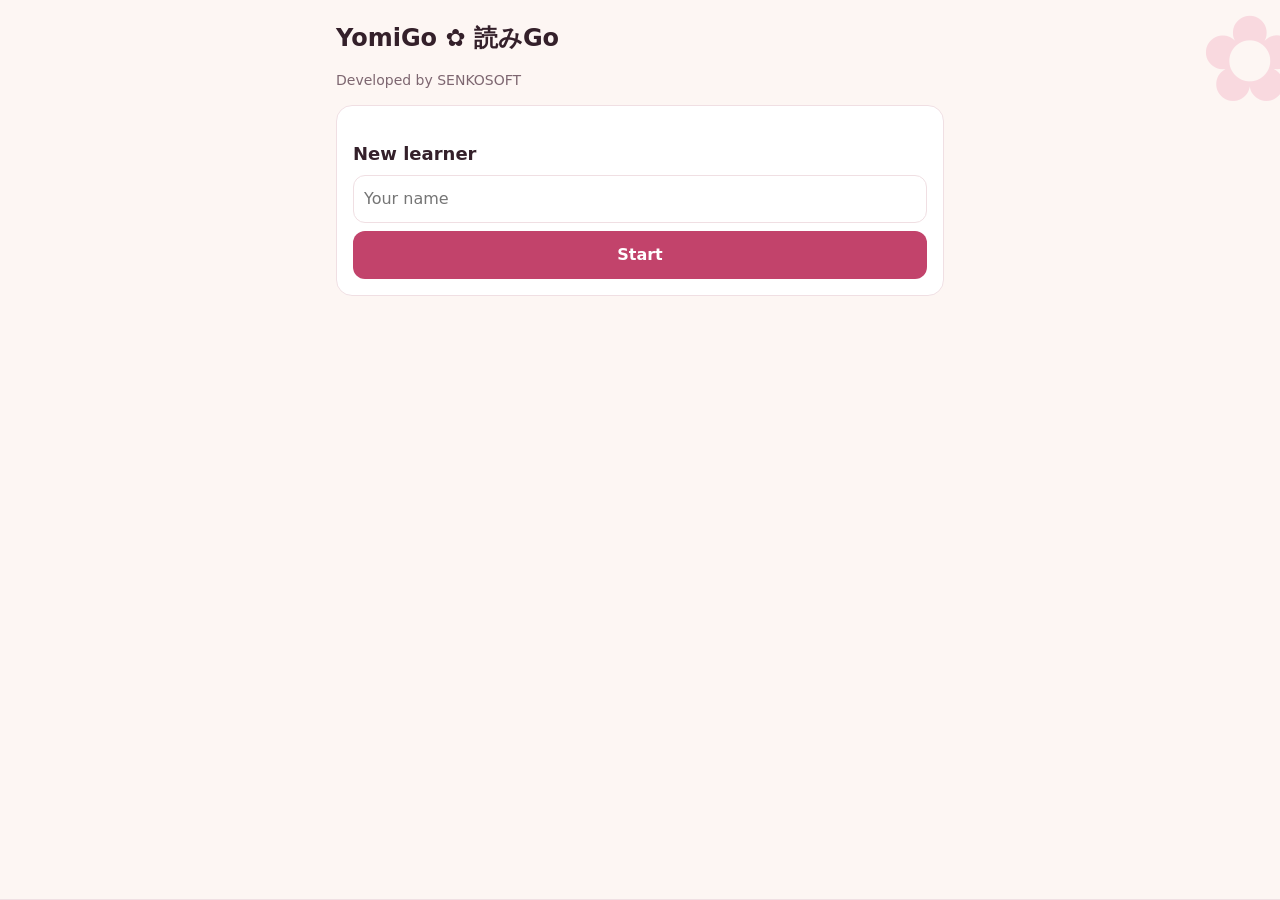
==== mobile/app/src/main/assets/www/index.html @ 2cb5eaa2 "Branding and a plain-language README; fix TV grammar layout and phone home header Co-Authored-By: Cl" ====
<!doctype html>
<html lang="en">
<head>
<meta charset="utf-8">
<meta name="viewport" content="width=device-width, initial-scale=1, viewport-fit=cover">
<title>YomiGo</title>
<style>
:root { --bg:#fdf6f3; --card:#fff; --ink:#34202a; --dim:#7d6670; --accent:#c2436b; --accent2:#f4b6c8; --good:#2e7d4f; --bad:#b3242c; --line:#f0dfe3; }
@media (prefers-color-scheme: dark) { :root { --bg:#1e1418; --card:#2b1e24; --ink:#f7ecef; --dim:#b9a2ab; --accent:#f08aa8; --accent2:#5d2c3d; --good:#7cd69a; --bad:#ff8a8a; --line:#402e36; } }
* { box-sizing:border-box; -webkit-tap-highlight-color:transparent; }
body { margin:0; background:var(--bg); color:var(--ink); font:16px/1.5 system-ui,"Noto Sans JP",sans-serif; padding-bottom:76px; }
main { max-width:640px; margin:auto; padding:16px; }
h1 { font-size:24px; margin:4px 0 12px; } h2 { font-size:18px; margin:18px 0 8px; }
.card { background:var(--card); border:1px solid var(--line); border-radius:16px; padding:16px; margin-bottom:12px; }
.dim { color:var(--dim); font-size:14px; } .acc { color:var(--accent); } .good { color:var(--good); } .bad { color:var(--bad); }
.big { font-size:36px; font-weight:600; line-height:1.25; overflow-wrap:anywhere; }
button { font:inherit; min-height:48px; padding:10px 16px; width:100%; border-radius:12px; border:1px solid var(--line); background:var(--card); color:var(--ink); margin-top:8px; }
button.main { background:var(--accent); color:#fff; border:0; font-weight:600; }
button.right { background:var(--good); color:#fff; } button.wrong { background:var(--bad); color:#fff; }
button:focus-visible, input:focus-visible { outline:3px solid var(--accent); outline-offset:2px; }
.grid { display:grid; grid-template-columns:1fr 1fr; gap:8px; } .grid button { margin:0; }
@media (max-width:360px) { .grid { grid-template-columns:1fr; } }
input,textarea { font:inherit; width:100%; min-height:48px; padding:10px; border-radius:12px; border:1px solid var(--line); background:var(--card); color:var(--ink); }
nav { position:fixed; bottom:0; left:0; right:0; display:flex; background:var(--card); border-top:1px solid var(--line); padding-bottom:env(safe-area-inset-bottom); }
nav button { flex:1; margin:0; border:0; border-radius:0; min-height:60px; padding:6px 2px; font-size:12px; background:none; }
nav button.on { color:var(--accent); font-weight:700; }
.bar { height:10px; border-radius:6px; background:var(--line); overflow:hidden; margin:8px 0; } .bar i { display:block; height:100%; background:var(--accent); transition:width .25s; }
.row { display:flex; justify-content:space-between; gap:8px; align-items:baseline; }
.petal { position:fixed; top:-30px; right:-20px; font-size:120px; color:var(--accent2); opacity:.45; pointer-events:none; z-index:-1; }
@media (prefers-reduced-motion: reduce) { * { transition:none !important; } }
</style>
</head>
<body>
<div class="petal" aria-hidden="true">✿</div>
<main id="app"></main>
<nav id="nav" aria-label="Main"></nav>
<script src="content.js"></script>
<script src="core.js"></script>
<script src="app.js"></script>
</body>
</html>
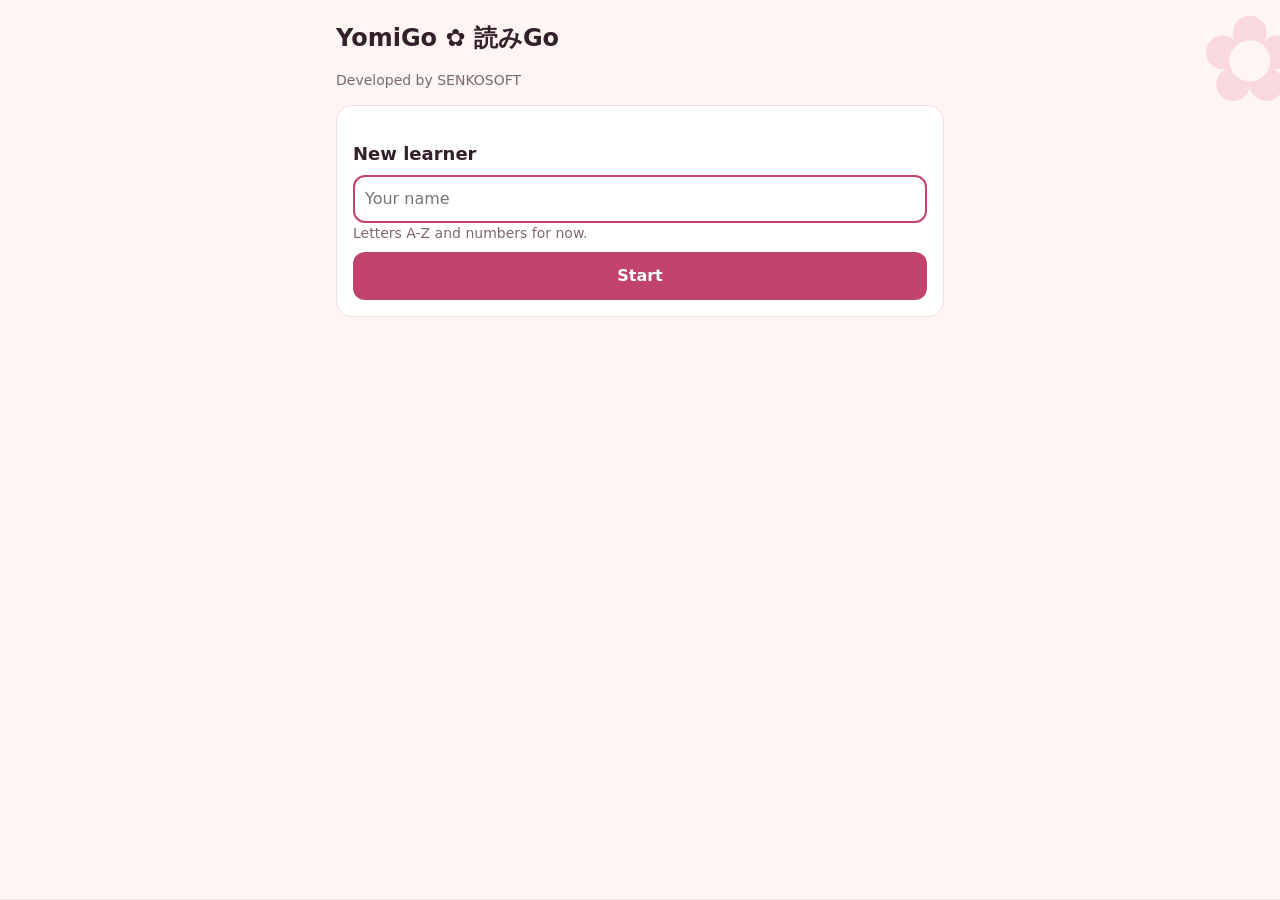
==== commit 501e76c0: "0.1.2: typing practice, I don't know, Japanese keyboard, copy and paste Co-Authored-By: Claude Opus " ====
--- a/mobile/app/src/main/assets/www/index.html
+++ b/mobile/app/src/main/assets/www/index.html
@@ -17,10 +17,11 @@
 button { font:inherit; min-height:48px; padding:10px 16px; width:100%; border-radius:12px; border:1px solid var(--line); background:var(--card); color:var(--ink); margin-top:8px; }
 button.main { background:var(--accent); color:#fff; border:0; font-weight:600; }
 button.right { background:var(--good); color:#fff; } button.wrong { background:var(--bad); color:#fff; }
-button:focus-visible, input:focus-visible { outline:3px solid var(--accent); outline-offset:2px; }
+button:focus-visible { outline:3px solid var(--accent); outline-offset:2px; }
 .grid { display:grid; grid-template-columns:1fr 1fr; gap:8px; } .grid button { margin:0; }
 @media (max-width:360px) { .grid { grid-template-columns:1fr; } }
-input,textarea { font:inherit; width:100%; min-height:48px; padding:10px; border-radius:12px; border:1px solid var(--line); background:var(--card); color:var(--ink); }
+input,textarea { font:inherit; width:100%; min-height:48px; padding:10px; border-radius:12px; border:2px solid var(--accent); background:var(--card); color:var(--ink); caret-color:var(--accent); }
+input:focus { box-shadow:0 0 0 3px var(--accent2); }
 nav { position:fixed; bottom:0; left:0; right:0; display:flex; background:var(--card); border-top:1px solid var(--line); padding-bottom:env(safe-area-inset-bottom); }
 nav button { flex:1; margin:0; border:0; border-radius:0; min-height:60px; padding:6px 2px; font-size:12px; background:none; }
 nav button.on { color:var(--accent); font-weight:700; }
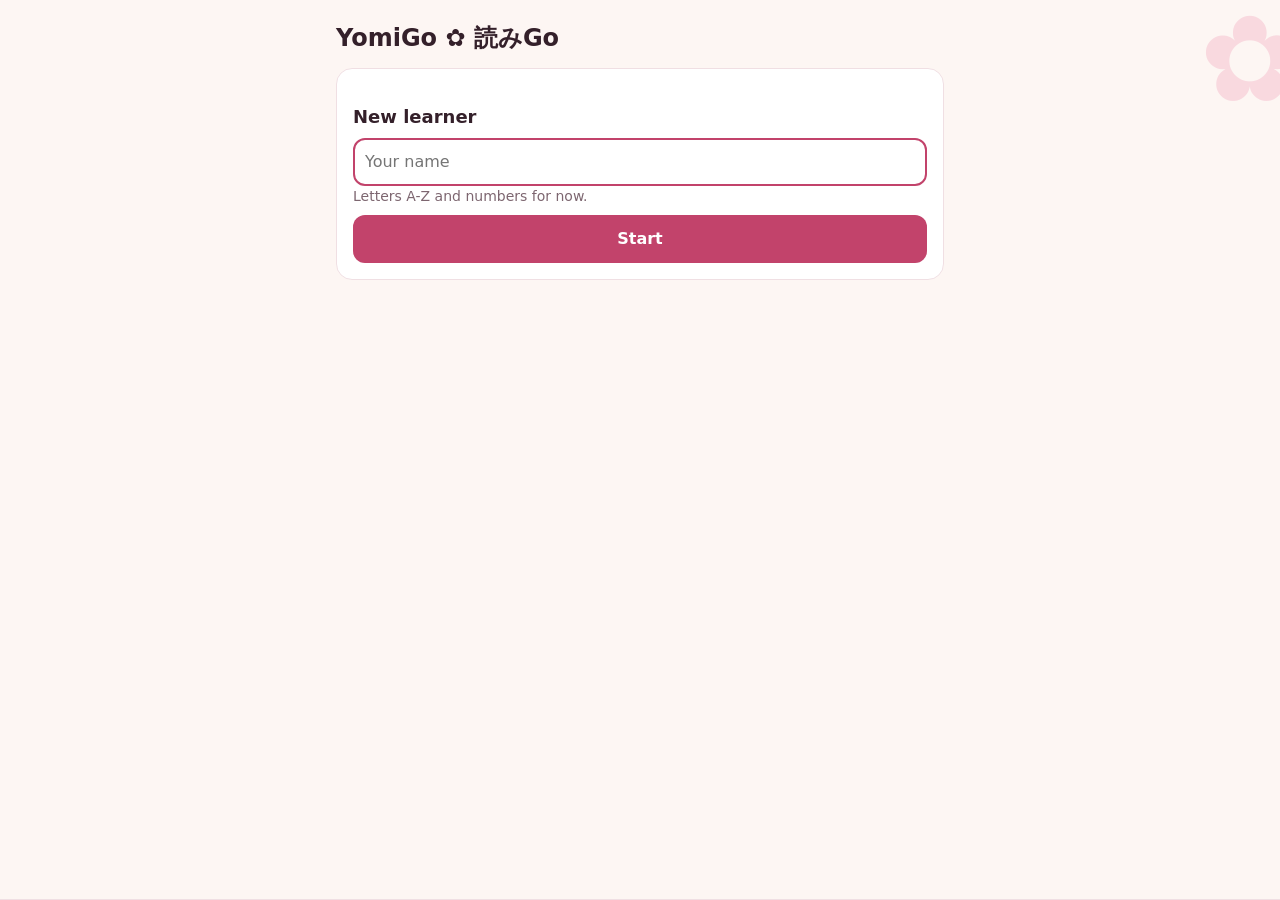
==== commit d6ea32bb: "0.13.0: chimes, failed-exam practice, automatic updates, 119 more words - A right answer rings a bel" ====
--- a/mobile/app/src/main/assets/www/index.html
+++ b/mobile/app/src/main/assets/www/index.html
@@ -12,7 +12,7 @@
 main { max-width:640px; margin:auto; padding:16px; }
 h1 { font-size:24px; margin:4px 0 12px; } h2 { font-size:18px; margin:18px 0 8px; }
 .card { background:var(--card); border:1px solid var(--line); border-radius:16px; padding:16px; margin-bottom:12px; }
-.dim { color:var(--dim); font-size:14px; } .acc { color:var(--accent); } .good { color:var(--good); } .bad { color:var(--bad); }
+.dim { color:var(--dim); font-size:14px; } .pre { white-space:pre-line; } .acc { color:var(--accent); } .good { color:var(--good); } .bad { color:var(--bad); } .mark { font-size:56px; line-height:1; font-weight:bold; }
 .big { font-size:36px; font-weight:600; line-height:1.25; overflow-wrap:anywhere; }
 button { font:inherit; min-height:48px; padding:10px 16px; width:100%; border-radius:12px; border:1px solid var(--line); background:var(--card); color:var(--ink); margin-top:8px; }
 button.main { background:var(--accent); color:#fff; border:0; font-weight:600; }
@@ -37,6 +37,7 @@
 <nav id="nav" aria-label="Main"></nav>
 <script src="content.js"></script>
 <script src="core.js"></script>
+<script src="strokes.js"></script>
 <script src="app.js"></script>
 </body>
 </html>
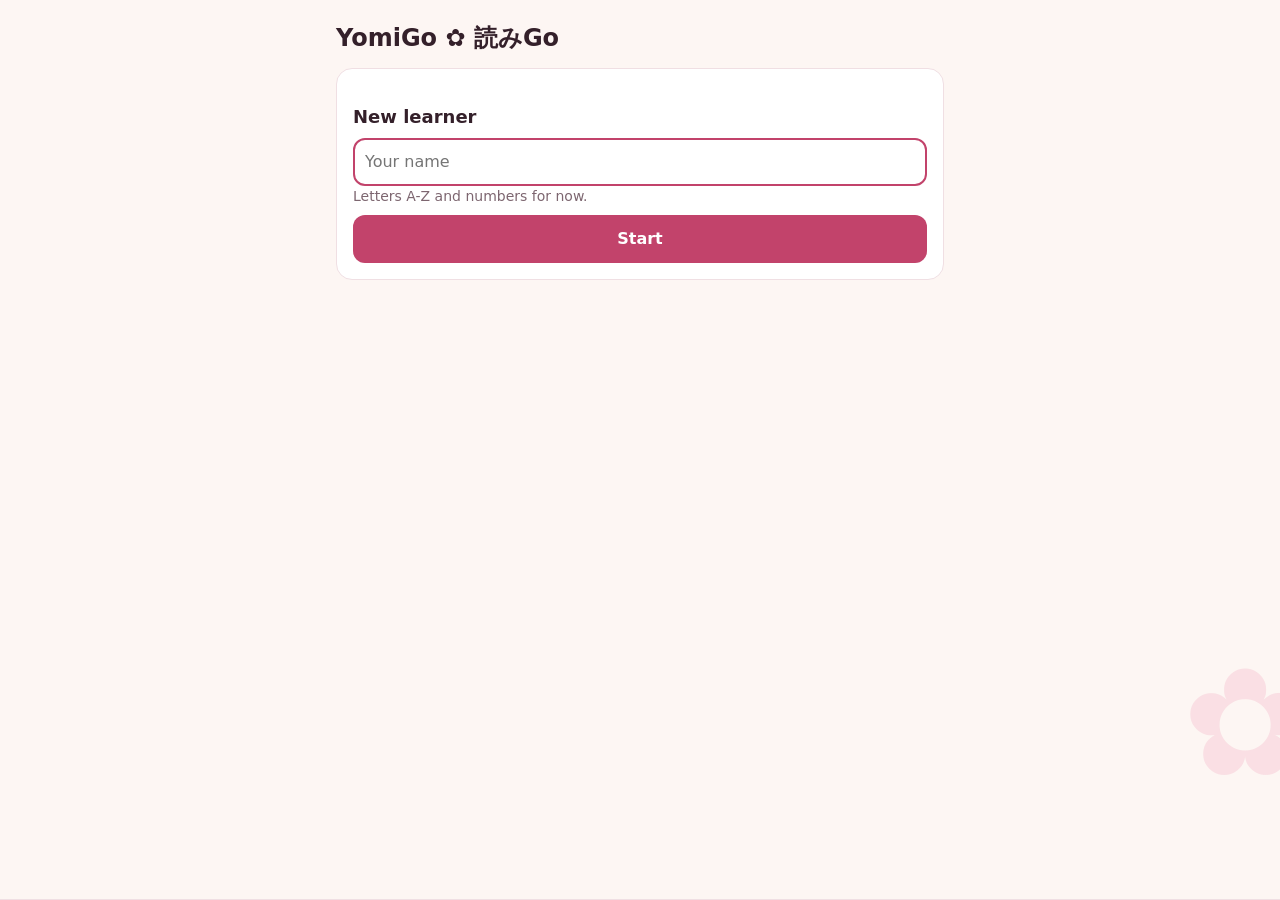
==== commit b475bb89: "0.18.0: sync over home Wi-Fi; a tidier phone app - Sync: the PC or TV's Settings > Sync listens on t" ====
--- a/mobile/app/src/main/assets/www/index.html
+++ b/mobile/app/src/main/assets/www/index.html
@@ -12,7 +12,7 @@
 main { max-width:640px; margin:auto; padding:16px; }
 h1 { font-size:24px; margin:4px 0 12px; } h2 { font-size:18px; margin:18px 0 8px; }
 .card { background:var(--card); border:1px solid var(--line); border-radius:16px; padding:16px; margin-bottom:12px; }
-.dim { color:var(--dim); font-size:14px; } .pre { white-space:pre-line; } .acc { color:var(--accent); } .good { color:var(--good); } .bad { color:var(--bad); } .mark { font-size:56px; line-height:1; font-weight:bold; }
+.dim { color:var(--dim); font-size:14px; } .pre { white-space:pre-line; } .acc { color:var(--accent); } .good { color:var(--good); } .bad { color:var(--bad); } .mark { font-size:56px; line-height:1; font-weight:bold; } .petal { position:fixed; pointer-events:none; z-index:99; } .cheer { position:fixed; top:28%; left:50%; z-index:100; pointer-events:none; text-align:center; font-size:44px; font-weight:bold; color:var(--accent); text-shadow:0 2px 0 #fff, 0 4px 14px #0004; } .cheer small { display:block; font-size:16px; }
 .big { font-size:36px; font-weight:600; line-height:1.25; overflow-wrap:anywhere; }
 button { font:inherit; min-height:48px; padding:10px 16px; width:100%; border-radius:12px; border:1px solid var(--line); background:var(--card); color:var(--ink); margin-top:8px; }
 button.main { background:var(--accent); color:#fff; border:0; font-weight:600; }
@@ -23,16 +23,19 @@
 input,textarea { font:inherit; width:100%; min-height:48px; padding:10px; border-radius:12px; border:2px solid var(--accent); background:var(--card); color:var(--ink); caret-color:var(--accent); }
 input:focus { box-shadow:0 0 0 3px var(--accent2); }
 nav { position:fixed; bottom:0; left:0; right:0; display:flex; background:var(--card); border-top:1px solid var(--line); padding-bottom:env(safe-area-inset-bottom); }
-nav button { flex:1; margin:0; border:0; border-radius:0; min-height:60px; padding:6px 2px; font-size:12px; background:none; }
-nav button.on { color:var(--accent); font-weight:700; }
+nav button { flex:1; margin:0; border:0; border-radius:0; min-height:62px; padding:6px 2px; font-size:11px; background:none; display:flex; flex-direction:column; align-items:center; justify-content:center; gap:3px; }
+nav .ic { font-size:20px; line-height:1.3; padding:1px 14px; border-radius:14px; }
+nav button.on { color:var(--accent); font-weight:700; } nav button.on .ic { background:var(--accent2); }
 .bar { height:10px; border-radius:6px; background:var(--line); overflow:hidden; margin:8px 0; } .bar i { display:block; height:100%; background:var(--accent); transition:width .25s; }
 .row { display:flex; justify-content:space-between; gap:8px; align-items:baseline; }
-.petal { position:fixed; top:-30px; right:-20px; font-size:120px; color:var(--accent2); opacity:.45; pointer-events:none; z-index:-1; }
+.chips { display:flex; flex-wrap:wrap; gap:6px; margin:-4px 0 12px; } .chip { background:var(--card); border:1px solid var(--line); border-radius:999px; padding:2px 12px; font-size:14px; } .chip.acc { color:var(--accent); border-color:var(--accent2); font-weight:600; }
+button.ghost { background:none; border:0; color:var(--dim); min-height:44px; } button.x { width:auto; min-height:40px; margin:0; padding:0 8px; border:0; background:none; font-size:26px; line-height:1; color:var(--dim); }
+.blossom { position:fixed; bottom:64px; right:-28px; font-size:150px; color:var(--accent2); opacity:.35; pointer-events:none; z-index:-1; }
 @media (prefers-reduced-motion: reduce) { * { transition:none !important; } }
 </style>
 </head>
 <body>
-<div class="petal" aria-hidden="true">✿</div>
+<div class="blossom" aria-hidden="true">✿</div>
 <main id="app"></main>
 <nav id="nav" aria-label="Main"></nav>
 <script src="content.js"></script>
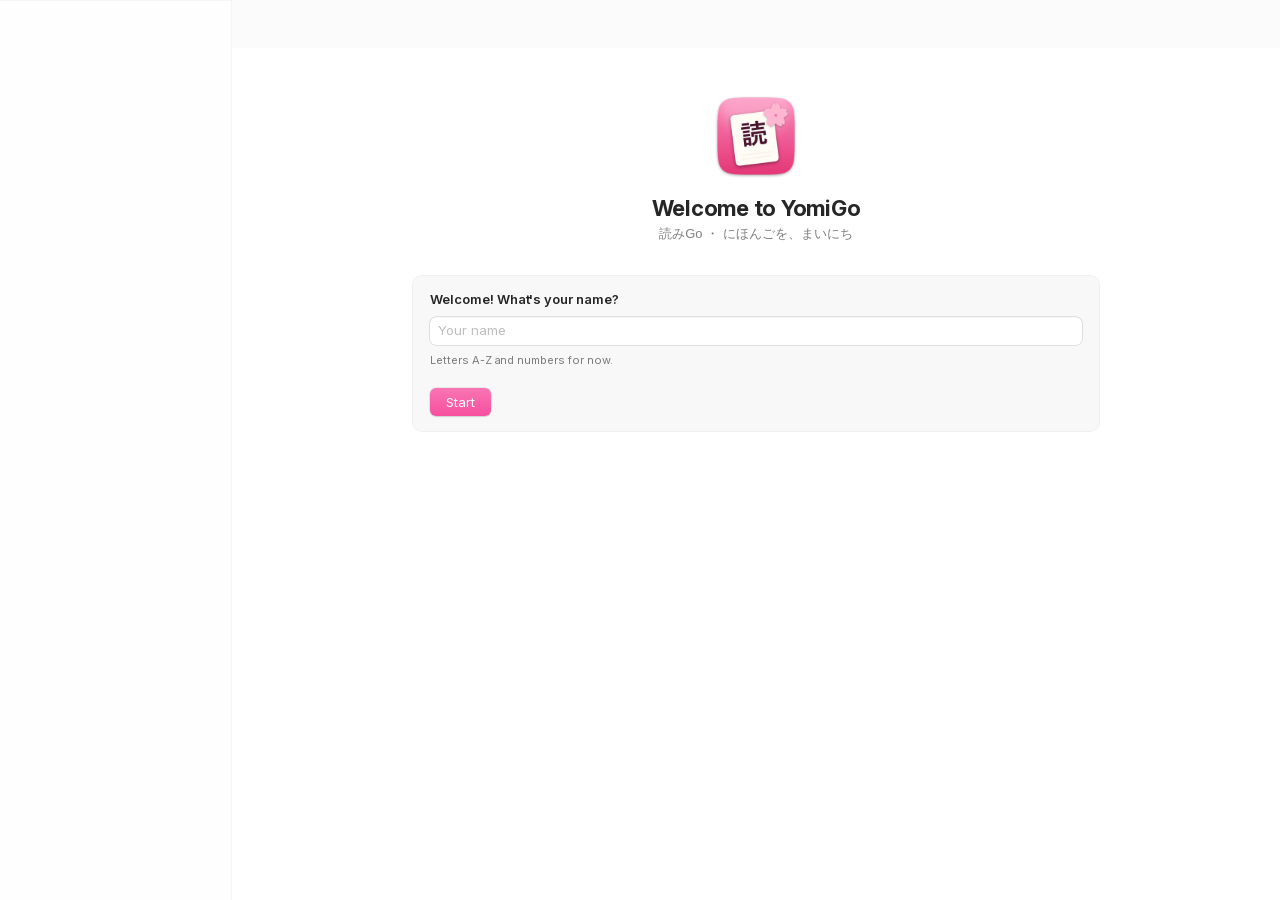
==== commit 3fb0215b: "0.21: YomiGo for Windows in Rust, the macOS Big Sur look, a console-style TV app, new icon The Windo" ====
--- a/mobile/app/src/main/assets/www/index.html
+++ b/mobile/app/src/main/assets/www/index.html
@@ -3,44 +3,29 @@
 <head>
 <meta charset="utf-8">
 <meta name="viewport" content="width=device-width, initial-scale=1, viewport-fit=cover">
+<meta name="color-scheme" content="light dark">
+<meta name="theme-color" content="#ffffff" media="(prefers-color-scheme: light)">
+<meta name="theme-color" content="#1e1e1e" media="(prefers-color-scheme: dark)">
 <title>YomiGo</title>
-<style>
-:root { --bg:#fdf6f3; --card:#fff; --ink:#34202a; --dim:#7d6670; --accent:#c2436b; --accent2:#f4b6c8; --good:#2e7d4f; --bad:#b3242c; --line:#f0dfe3; }
-@media (prefers-color-scheme: dark) { :root { --bg:#1e1418; --card:#2b1e24; --ink:#f7ecef; --dim:#b9a2ab; --accent:#f08aa8; --accent2:#5d2c3d; --good:#7cd69a; --bad:#ff8a8a; --line:#402e36; } }
-* { box-sizing:border-box; -webkit-tap-highlight-color:transparent; }
-body { margin:0; background:var(--bg); color:var(--ink); font:16px/1.5 system-ui,"Noto Sans JP",sans-serif; padding-bottom:76px; }
-main { max-width:640px; margin:auto; padding:16px; }
-h1 { font-size:24px; margin:4px 0 12px; } h2 { font-size:18px; margin:18px 0 8px; }
-.card { background:var(--card); border:1px solid var(--line); border-radius:16px; padding:16px; margin-bottom:12px; }
-.dim { color:var(--dim); font-size:14px; } .pre { white-space:pre-line; } .acc { color:var(--accent); } .good { color:var(--good); } .bad { color:var(--bad); } .mark { font-size:56px; line-height:1; font-weight:bold; } .petal { position:fixed; pointer-events:none; z-index:99; } .cheer { position:fixed; top:28%; left:50%; z-index:100; pointer-events:none; text-align:center; font-size:44px; font-weight:bold; color:var(--accent); text-shadow:0 2px 0 #fff, 0 4px 14px #0004; } .cheer small { display:block; font-size:16px; }
-.big { font-size:36px; font-weight:600; line-height:1.25; overflow-wrap:anywhere; }
-button { font:inherit; min-height:48px; padding:10px 16px; width:100%; border-radius:12px; border:1px solid var(--line); background:var(--card); color:var(--ink); margin-top:8px; }
-button.main { background:var(--accent); color:#fff; border:0; font-weight:600; }
-button.right { background:var(--good); color:#fff; } button.wrong { background:var(--bad); color:#fff; }
-button:focus-visible { outline:3px solid var(--accent); outline-offset:2px; }
-.grid { display:grid; grid-template-columns:1fr 1fr; gap:8px; } .grid button { margin:0; }
-@media (max-width:360px) { .grid { grid-template-columns:1fr; } }
-input,textarea { font:inherit; width:100%; min-height:48px; padding:10px; border-radius:12px; border:2px solid var(--accent); background:var(--card); color:var(--ink); caret-color:var(--accent); }
-input:focus { box-shadow:0 0 0 3px var(--accent2); }
-nav { position:fixed; bottom:0; left:0; right:0; display:flex; background:var(--card); border-top:1px solid var(--line); padding-bottom:env(safe-area-inset-bottom); }
-nav button { flex:1; margin:0; border:0; border-radius:0; min-height:62px; padding:6px 2px; font-size:11px; background:none; display:flex; flex-direction:column; align-items:center; justify-content:center; gap:3px; }
-nav .ic { font-size:20px; line-height:1.3; padding:1px 14px; border-radius:14px; }
-nav button.on { color:var(--accent); font-weight:700; } nav button.on .ic { background:var(--accent2); }
-.bar { height:10px; border-radius:6px; background:var(--line); overflow:hidden; margin:8px 0; } .bar i { display:block; height:100%; background:var(--accent); transition:width .25s; }
-.row { display:flex; justify-content:space-between; gap:8px; align-items:baseline; }
-.chips { display:flex; flex-wrap:wrap; gap:6px; margin:-4px 0 12px; } .chip { background:var(--card); border:1px solid var(--line); border-radius:999px; padding:2px 12px; font-size:14px; } .chip.acc { color:var(--accent); border-color:var(--accent2); font-weight:600; }
-button.ghost { background:none; border:0; color:var(--dim); min-height:44px; } button.x { width:auto; min-height:40px; margin:0; padding:0 8px; border:0; background:none; font-size:26px; line-height:1; color:var(--dim); }
-.blossom { position:fixed; bottom:64px; right:-28px; font-size:150px; color:var(--accent2); opacity:.35; pointer-events:none; z-index:-1; }
-@media (prefers-reduced-motion: reduce) { * { transition:none !important; } }
-</style>
+<link rel="stylesheet" href="style.css">
+<link rel="stylesheet" href="bigsur.css">
+<link rel="icon" href="icon.png">
 </head>
 <body>
-<div class="blossom" aria-hidden="true">✿</div>
-<main id="app"></main>
-<nav id="nav" aria-label="Main"></nav>
+<div class="shell">
+  <nav id="nav" aria-label="Main"></nav>
+  <div class="pane">
+    <header id="toolbar"></header>
+    <main id="app" tabindex="-1"></main>
+  </div>
+</div>
+<div id="toasts" role="status" aria-live="polite"></div>
 <script src="content.js"></script>
 <script src="core.js"></script>
 <script src="strokes.js"></script>
+<script src="ui.js"></script>
+<script src="host.js"></script>
 <script src="app.js"></script>
+<script src="tv.js"></script>
 </body>
 </html>
--- a/mobile/app/src/main/assets/www/style.css
+++ b/mobile/app/src/main/assets/www/style.css
@@ -0,0 +1,333 @@
+/* YomiGo design system. Tokens first; every component below uses them, so light, dark and TV only change tokens. */
+:root {
+  --font: -apple-system, BlinkMacSystemFont, "SF Pro Text", "Segoe UI Variable Text", "Segoe UI", Roboto, "Hiragino Sans", "Yu Gothic UI", "Noto Sans JP", system-ui, sans-serif;
+  --font-display: -apple-system, BlinkMacSystemFont, "SF Pro Display", "Segoe UI Variable Display", "Segoe UI", Roboto, "Hiragino Sans", "Yu Gothic UI", "Noto Sans JP", system-ui, sans-serif;
+  --font-jp: "Hiragino Sans", "Hiragino Kaku Gothic ProN", "Yu Gothic UI", "Noto Sans JP", "Meiryo", sans-serif;
+
+  --bg: #f5f5f7; --surface: #ffffff; --surface-2: #fafafc; --raised: #ffffff;
+  --fill: rgba(118, 118, 128, .10); --fill-2: rgba(118, 118, 128, .18); --fill-3: rgba(118, 118, 128, .26);
+  --ink: #1d1d1f; --ink-2: #6e6e73; --ink-3: #8e8e93; --line: rgba(60, 60, 67, .14);
+  --accent: #d6336c; --accent-hover: #c22a60; --accent-ink: #ffffff; --accent-soft: rgba(214, 51, 108, .11); --accent-2: #ff8fb1;
+  --good: #1f8a3b; --good-soft: rgba(52, 199, 89, .14); --bad: #d70015; --bad-soft: rgba(255, 59, 48, .12); --gold: #c78a00;
+  --glass: rgba(250, 250, 252, .78); --scrim: rgba(0, 0, 0, .32);
+
+  --s1: 4px; --s2: 8px; --s3: 12px; --s4: 16px; --s5: 24px; --s6: 32px; --s7: 48px;
+  --r-s: 8px; --r-m: 12px; --r-l: 16px; --r-xl: 22px; --r-pill: 999px;
+  --sh-1: 0 1px 2px rgba(0, 0, 0, .04), 0 0 0 .5px rgba(0, 0, 0, .04);
+  --sh-2: 0 6px 20px rgba(0, 0, 0, .07), 0 1px 3px rgba(0, 0, 0, .05);
+  --sh-3: 0 24px 60px rgba(0, 0, 0, .2), 0 2px 8px rgba(0, 0, 0, .08);
+
+  --ease: cubic-bezier(.2, .8, .2, 1); --ease-in: cubic-bezier(.4, 0, 1, 1); --spring: cubic-bezier(.34, 1.56, .64, 1);
+  --t1: 120ms; --t2: 220ms; --t3: 360ms;
+
+  --text: 16px; --small: 13px; --title: 32px; --big: 40px; --nav-w: 232px; --tab-h: 58px;
+  color-scheme: light;
+}
+:root[data-theme="dark"] { color-scheme: dark; }
+@media (prefers-color-scheme: dark) { :root:not([data-theme="light"]) { color-scheme: dark; } }
+:root[data-theme="dark"], .tv {
+  --bg: #000000; --surface: #1c1c1e; --surface-2: #232325; --raised: #2c2c2e;
+  --fill: rgba(118, 118, 128, .2); --fill-2: rgba(118, 118, 128, .3); --fill-3: rgba(118, 118, 128, .4);
+  --ink: #f5f5f7; --ink-2: #a1a1a6; --ink-3: #8a8a8e; --line: rgba(84, 84, 88, .55);
+  --accent: #ff5c8d; --accent-hover: #ff7aa3; --accent-ink: #ffffff; --accent-soft: rgba(255, 92, 141, .16); --accent-2: #ffb3c9;
+  --good: #32d74b; --good-soft: rgba(50, 215, 75, .16); --bad: #ff453a; --bad-soft: rgba(255, 69, 58, .16); --gold: #ffd60a;
+  --glass: rgba(28, 28, 30, .72); --scrim: rgba(0, 0, 0, .55);
+  --sh-1: 0 0 0 .5px rgba(255, 255, 255, .06); --sh-2: 0 8px 24px rgba(0, 0, 0, .5), 0 0 0 .5px rgba(255, 255, 255, .06); --sh-3: 0 24px 60px rgba(0, 0, 0, .6);
+}
+@media (prefers-color-scheme: dark) { :root:not([data-theme="light"]) {
+  --bg: #000000; --surface: #1c1c1e; --surface-2: #232325; --raised: #2c2c2e;
+  --fill: rgba(118, 118, 128, .2); --fill-2: rgba(118, 118, 128, .3); --fill-3: rgba(118, 118, 128, .4);
+  --ink: #f5f5f7; --ink-2: #a1a1a6; --ink-3: #8a8a8e; --line: rgba(84, 84, 88, .55);
+  --accent: #ff5c8d; --accent-hover: #ff7aa3; --accent-ink: #ffffff; --accent-soft: rgba(255, 92, 141, .16); --accent-2: #ffb3c9;
+  --good: #32d74b; --good-soft: rgba(50, 215, 75, .16); --bad: #ff453a; --bad-soft: rgba(255, 69, 58, .16); --gold: #ffd60a;
+  --glass: rgba(28, 28, 30, .72); --scrim: rgba(0, 0, 0, .55);
+  --sh-1: 0 0 0 .5px rgba(255, 255, 255, .06); --sh-2: 0 8px 24px rgba(0, 0, 0, .5), 0 0 0 .5px rgba(255, 255, 255, .06); --sh-3: 0 24px 60px rgba(0, 0, 0, .6);
+} }
+
+/* ---- base ---- */
+* { box-sizing: border-box; -webkit-tap-highlight-color: transparent; }
+html { -webkit-text-size-adjust: 100%; }
+body { margin: 0; background: var(--bg); color: var(--ink); font: var(--text)/1.47 var(--font); letter-spacing: -.01em; -webkit-font-smoothing: antialiased; overflow-x: hidden; }
+[lang="ja"] { font-family: var(--font-jp); letter-spacing: 0; }
+h1, h2, h3 { font-family: var(--font-display); margin: 0; }
+h1 { font-size: var(--title); line-height: 1.12; font-weight: 700; letter-spacing: -.025em; }
+h2 { font-size: 20px; font-weight: 650; letter-spacing: -.015em; margin: var(--s5) 0 var(--s2); }
+h3 { font-size: 17px; font-weight: 600; }
+p { margin: var(--s2) 0; }
+.dim { color: var(--ink-2); } .small { font-size: var(--small); } .pre { white-space: pre-line; }
+.acc { color: var(--accent); } .good { color: var(--good); } .bad { color: var(--bad); }
+.big { font-size: var(--big); font-weight: 650; line-height: 1.2; overflow-wrap: anywhere; letter-spacing: -.02em; }
+.sr { position: absolute; width: 1px; height: 1px; overflow: hidden; clip: rect(0 0 0 0); }
+:focus { outline: none; }
+main:focus-visible { outline: none; }
+:focus-visible { outline: 3px solid var(--accent); outline-offset: 2px; border-radius: var(--r-m); }
+::selection { background: var(--accent-soft); }
+
+/* ---- shell: a sidebar on wide windows, a tab bar on phones ---- */
+.shell { min-height: 100vh; min-height: 100dvh; }
+main { max-width: 720px; margin: 0 auto; padding: calc(var(--s5) + env(safe-area-inset-top)) var(--s4) calc(var(--tab-h) + var(--s6) + env(safe-area-inset-bottom)); }
+main.flow { padding-bottom: calc(var(--s7) + env(safe-area-inset-bottom)); }
+nav { position: fixed; z-index: 20; left: 0; right: 0; bottom: 0; display: flex; padding: 0 var(--s1) env(safe-area-inset-bottom);
+  background: var(--glass); backdrop-filter: saturate(180%) blur(20px); -webkit-backdrop-filter: saturate(180%) blur(20px); border-top: .5px solid var(--line);
+  transition: transform var(--t3) var(--ease), opacity var(--t2); }
+nav.hide { transform: translateY(110%); opacity: 0; pointer-events: none; }
+nav .brand, nav .who, .nav-h { display: none; }
+.tab { flex: 1; min-width: 0; height: var(--tab-h); border: 0; background: none; color: var(--ink-3); font: 500 10.5px/1.1 var(--font); display: flex; flex-direction: column; align-items: center; justify-content: center; gap: 4px; padding: 0; cursor: pointer; letter-spacing: 0; }
+.tab .ico { width: 26px; height: 26px; transition: transform var(--t2) var(--spring); }
+.tab[aria-current="page"] { color: var(--accent); }
+.tab[aria-current="page"] .ico { transform: scale(1.08); }
+.tab:active .ico { transform: scale(.88); }
+@media (min-width: 900px) {
+  .shell { display: grid; grid-template-columns: var(--nav-w) 1fr; }
+  nav { position: sticky; top: 0; height: 100vh; flex-direction: column; gap: 2px; padding: var(--s5) var(--s3); border-top: 0; border-right: .5px solid var(--line); bottom: auto; }
+  nav.hide { transform: none; opacity: .35; pointer-events: none; }
+  nav .brand { display: flex; align-items: center; gap: var(--s2); padding: var(--s1) var(--s3) var(--s5); font: 700 19px var(--font-display); letter-spacing: -.02em; }
+  nav .brand b { color: var(--accent); }
+  nav .who { display: flex; margin-top: auto; align-items: center; gap: var(--s2); padding: var(--s3); color: var(--ink-2); font-size: var(--small); }
+  .tab { flex: 0 0 auto; height: 38px; flex-direction: row; justify-content: flex-start; gap: var(--s3); padding: 0 var(--s3); border-radius: var(--r-s); font: 500 14px var(--font); color: var(--ink); transition: background var(--t1); }
+  .tab .ico { width: 20px; height: 20px; color: var(--accent); }
+  .tab:hover { background: var(--fill); }
+  .tab[aria-current="page"] { background: var(--accent-soft); color: var(--accent); font-weight: 600; }
+  main { padding: var(--s6) var(--s6) var(--s7); width: 100%; }
+}
+.avatar { width: 30px; height: 30px; flex: none; border-radius: 50%; display: grid; place-items: center; background: linear-gradient(135deg, var(--accent-2), var(--accent)); color: #fff; font-weight: 700; font-size: 14px; }
+
+/* ---- page header ---- */
+.head { display: flex; align-items: flex-end; justify-content: space-between; gap: var(--s3); margin-bottom: var(--s5); }
+.head .sub { color: var(--ink-2); font-size: 15px; margin-top: 2px; }
+.bar-top { position: sticky; top: 0; z-index: 10; display: flex; align-items: center; gap: var(--s3); margin: calc(-1 * var(--s5)) calc(-1 * var(--s4)) var(--s4); padding: calc(var(--s3) + env(safe-area-inset-top)) var(--s4) var(--s3);
+  background: var(--glass); backdrop-filter: saturate(180%) blur(20px); -webkit-backdrop-filter: saturate(180%) blur(20px); }
+@media (min-width: 900px) { .bar-top { margin: calc(-1 * var(--s6)) calc(-1 * var(--s6)) var(--s5); padding: var(--s4) var(--s6); } }
+.bar-top .title { font-weight: 600; flex: 1; min-width: 0; white-space: nowrap; overflow: hidden; text-overflow: ellipsis; }
+.bar-top .count { color: var(--ink-2); font-size: var(--small); font-variant-numeric: tabular-nums; }
+.bar-top .progress { flex: 1; }
+
+/* ---- surfaces ---- */
+.card { background: var(--surface); border-radius: var(--r-xl); padding: var(--s5); box-shadow: var(--sh-1); margin-bottom: var(--s4); }
+.card.tight { padding: var(--s4); }
+.card.hero { position: relative; overflow: hidden; padding: var(--s5); }
+.card.hero::after { content: ""; position: absolute; inset: auto -60px -80px auto; width: 220px; height: 220px; border-radius: 50%; background: radial-gradient(circle, var(--accent-soft), transparent 70%); pointer-events: none; }
+.eyebrow { font-size: 12px; font-weight: 600; letter-spacing: .06em; text-transform: uppercase; color: var(--ink-2); }
+.row { display: flex; justify-content: space-between; align-items: center; gap: var(--s3); }
+.stack > * + * { margin-top: var(--s3); }
+.grid2 { display: grid; grid-template-columns: 1fr 1fr; gap: var(--s3); }
+.grid2 > .card { margin: 0; }
+@media (max-width: 380px) { .grid2 { grid-template-columns: 1fr; } }
+
+/* grouped lists, like system settings */
+.list { background: var(--surface); border-radius: var(--r-l); box-shadow: var(--sh-1); overflow: hidden; margin-bottom: var(--s5); }
+.list-h { font-size: var(--small); color: var(--ink-2); text-transform: uppercase; letter-spacing: .04em; margin: var(--s5) var(--s4) var(--s2); }
+.list-f { font-size: var(--small); color: var(--ink-2); margin: calc(-1 * var(--s4)) var(--s4) var(--s5); }
+.item { display: flex; align-items: center; gap: var(--s3); width: 100%; min-height: 50px; padding: var(--s3) var(--s4); background: none; border: 0; color: var(--ink); font: inherit; text-align: left; position: relative; cursor: default; }
+button.item { cursor: pointer; transition: background var(--t1); }
+button.item:hover { background: var(--fill); } button.item:active { background: var(--fill-2); }
+.item + .item::before { content: ""; position: absolute; top: 0; left: var(--s4); right: 0; border-top: .5px solid var(--line); }
+.item .lbl { flex: 1; min-width: 0; }
+.item .val { color: var(--ink-2); text-align: right; }
+.item .chev { width: 8px; height: 13px; color: var(--ink-3); flex: none; }
+.item .ic { width: 30px; height: 30px; border-radius: 8px; display: grid; place-items: center; flex: none; background: var(--accent); color: #fff; }
+.item .ic svg { width: 18px; height: 18px; }
+
+/* ---- buttons ---- */
+button { font: inherit; color: inherit; }
+.btn { display: inline-flex; align-items: center; justify-content: center; gap: var(--s2); min-height: 48px; padding: 0 var(--s5); border: 0; border-radius: var(--r-m); background: var(--fill); color: var(--ink); font-weight: 590; font-size: 16px; cursor: pointer; width: 100%; margin-top: var(--s3);
+  transition: transform var(--t1) var(--ease), background var(--t1), box-shadow var(--t2), opacity var(--t2); user-select: none; -webkit-user-select: none; }
+.btn:hover { background: var(--fill-2); }
+.btn:active { transform: scale(.97); }
+.btn:disabled { opacity: .45; cursor: default; transform: none; }
+.btn.primary { background: var(--accent); color: var(--accent-ink); box-shadow: 0 4px 14px -4px var(--accent); }
+.btn.primary:hover { background: var(--accent-hover); }
+.btn.plain { background: none; color: var(--accent); min-height: 44px; }
+.btn.plain:hover { background: var(--accent-soft); }
+.btn.quiet { background: none; color: var(--ink-2); min-height: 44px; font-weight: 500; }
+.btn.danger { color: var(--bad); }
+.btn.sm { width: auto; min-height: 34px; padding: 0 var(--s4); font-size: 14px; margin: 0; border-radius: var(--r-pill); }
+.btn.icon { width: 40px; min-height: 40px; padding: 0; margin: 0; border-radius: 50%; flex: none; }
+.btn.icon svg { width: 20px; height: 20px; }
+.btn.right { background: var(--good); color: #fff; box-shadow: 0 6px 18px -6px var(--good); animation: pop var(--t3) var(--spring); }
+.btn.wrong { background: var(--bad); color: #fff; animation: shake 360ms var(--ease); }
+.btn.right:disabled, .btn.wrong:disabled { opacity: 1; }
+.btn-row { display: flex; gap: var(--s3); } .btn-row > .btn { flex: 1; }
+.choices { display: grid; grid-template-columns: 1fr 1fr; gap: var(--s3); } .choices .btn { margin: 0; min-height: 64px; font-size: 20px; font-weight: 600; background: var(--surface); box-shadow: var(--sh-1); }
+.choices .btn:hover:not(:disabled) { box-shadow: var(--sh-2); transform: translateY(-1px); }
+@media (max-width: 360px) { .choices { grid-template-columns: 1fr; } }
+
+/* ---- form ---- */
+input, textarea { font: inherit; width: 100%; min-height: 48px; padding: var(--s3) var(--s4); border-radius: var(--r-m); border: 1.5px solid transparent; background: var(--fill); color: var(--ink); caret-color: var(--accent); margin-top: var(--s3);
+  transition: border-color var(--t1), background var(--t1), box-shadow var(--t2); }
+input::placeholder, textarea::placeholder { color: var(--ink-3); }
+input:focus, textarea:focus { border-color: var(--accent); background: var(--surface); box-shadow: 0 0 0 4px var(--accent-soft); }
+input.big-in { font-size: 22px; min-height: 60px; text-align: center; font-weight: 600; }
+.preview { min-height: 1.6em; color: var(--accent); font-weight: 600; text-align: center; margin-top: var(--s2); }
+.field-row { display: flex; gap: var(--s2); align-items: stretch; } .field-row input { margin: 0; } .field-row .btn { width: auto; margin: 0; }
+
+/* segmented control */
+.seg { position: relative; display: grid; grid-auto-flow: column; grid-auto-columns: 1fr; padding: 2px; border-radius: 10px; background: var(--fill); }
+.seg button { position: relative; z-index: 1; border: 0; background: none; padding: 7px 10px; font-size: 14px; font-weight: 500; border-radius: 8px; cursor: pointer; color: var(--ink); transition: color var(--t1); white-space: nowrap; }
+.seg .thumb { position: absolute; z-index: 0; top: 2px; bottom: 2px; border-radius: 8px; background: var(--raised); box-shadow: 0 2px 6px rgba(0, 0, 0, .12), 0 0 0 .5px rgba(0, 0, 0, .04); transition: left var(--t2) var(--spring), width var(--t2) var(--ease); }
+.item .seg { flex: none; }
+
+/* switch */
+.switch { position: relative; width: 51px; height: 31px; flex: none; border-radius: 16px; background: var(--fill-3); border: 0; padding: 0; cursor: pointer; transition: background var(--t2); }
+.switch::after { content: ""; position: absolute; top: 2px; left: 2px; width: 27px; height: 27px; border-radius: 50%; background: #fff; box-shadow: 0 3px 8px rgba(0, 0, 0, .15), 0 1px 1px rgba(0, 0, 0, .16); transition: transform var(--t2) var(--spring); }
+.switch[aria-checked="true"] { background: var(--good); }
+.switch[aria-checked="true"]::after { transform: translateX(20px); }
+
+/* chips and stats */
+.chips { display: flex; flex-wrap: wrap; gap: var(--s2); margin: var(--s3) 0 var(--s5); }
+.chip { display: inline-flex; align-items: center; gap: 6px; padding: 6px 12px; border-radius: var(--r-pill); background: var(--surface); box-shadow: var(--sh-1); font-size: 14px; font-weight: 590; font-variant-numeric: tabular-nums; }
+.chip svg { width: 16px; height: 16px; }
+.chip.fire { color: #ff6a00; } .chip.star { color: var(--gold); } .chip.rank { color: var(--accent); }
+.stat { font: 700 34px/1.1 var(--font-display); letter-spacing: -.02em; font-variant-numeric: tabular-nums; }
+.badge { display: inline-block; padding: 2px 9px; border-radius: var(--r-pill); font-size: 12px; font-weight: 600; background: var(--fill); color: var(--ink-2); }
+.badge.good { background: var(--good-soft); color: var(--good); } .badge.bad { background: var(--bad-soft); color: var(--bad); } .badge.acc { background: var(--accent-soft); color: var(--accent); }
+
+/* progress */
+.progress { height: 6px; border-radius: 3px; background: var(--fill-2); overflow: hidden; margin: var(--s3) 0; }
+.progress i { display: block; height: 100%; border-radius: 3px; background: linear-gradient(90deg, var(--accent-2), var(--accent)); transition: width var(--t3) var(--ease); }
+.ring { width: 76px; height: 76px; flex: none; transform: rotate(-90deg); }
+.ring circle { fill: none; stroke-width: 8; stroke-linecap: round; }
+.ring .track { stroke: var(--fill-2); } .ring .fill { stroke: var(--accent); transition: stroke-dashoffset 900ms var(--ease); }
+.ring-wrap { position: relative; display: grid; place-items: center; } .ring-wrap span { position: absolute; font-weight: 700; font-size: 15px; font-variant-numeric: tabular-nums; }
+
+/* empty states */
+.empty { text-align: center; padding: var(--s7) var(--s5); color: var(--ink-2); }
+.empty svg { width: 52px; height: 52px; color: var(--ink-3); margin-bottom: var(--s3); }
+.empty h3 { color: var(--ink); margin-bottom: var(--s2); }
+
+/* ---- quiz and lessons ---- */
+.prompt { text-align: center; padding: var(--s6) var(--s4); }
+.prompt .big { font-size: 48px; }
+.welcome { padding-top: var(--s5); } .welcome img { display: block; margin: 0 auto var(--s3); width: 96px; height: 96px; } .welcome h1 { font-size: 26px; margin-bottom: 4px; }
+.mark { font: 700 64px/1 var(--font-jp); text-align: center; animation: stamp var(--t3) var(--spring); }
+.feedback { text-align: center; margin-top: var(--s4); }
+.feedback strong { font-size: 18px; }
+.answer { font-size: 22px; font-weight: 600; margin-top: var(--s2); }
+.note { background: var(--accent-soft); border-radius: var(--r-l); padding: var(--s4); margin: var(--s3) 0; }
+.jp-read { font-size: 22px; line-height: 1.9; }
+.reader-line { font-size: 24px; line-height: 1.8; cursor: text; }
+.reader-line span { border-radius: 4px; cursor: pointer; transition: background var(--t1); }
+.reader-line span:hover { background: var(--accent-soft); }
+.reader-line span.on { background: var(--accent); color: #fff; }
+canvas.strokes { background: #fff; border-radius: var(--r-l); display: block; margin: var(--s3) 0; width: 128px; height: 128px; box-shadow: var(--sh-1); }
+details.card summary { cursor: pointer; font-weight: 600; list-style: none; display: flex; justify-content: space-between; align-items: center; }
+details.card summary::after { content: "›"; font-size: 22px; color: var(--ink-3); transition: transform var(--t2) var(--ease); }
+details.card[open] summary::after { transform: rotate(90deg); }
+details.card summary::-webkit-details-marker { display: none; }
+
+/* chat bubbles */
+.chat { display: flex; flex-direction: column; gap: var(--s2); padding-bottom: var(--s3); }
+.msg { max-width: 82%; padding: 10px 14px; border-radius: 20px; animation: rise var(--t3) var(--spring); }
+.msg.them { align-self: flex-start; background: var(--surface); box-shadow: var(--sh-1); border-bottom-left-radius: 6px; }
+.msg.you { align-self: flex-end; background: var(--accent); color: #fff; border-bottom-right-radius: 6px; }
+.msg .who { font-size: 12px; font-weight: 600; color: var(--accent); margin-bottom: 2px; }
+.msg.you .who { color: rgba(255, 255, 255, .8); }
+.msg .en { color: var(--ink-2); font-size: 14px; margin-top: 4px; }
+.msg .fix { color: var(--good); font-size: 14px; margin-top: 4px; }
+.typing { display: inline-flex; gap: 4px; padding: 14px 16px; }
+.typing i { width: 8px; height: 8px; border-radius: 50%; background: var(--ink-3); animation: blink 1.2s infinite; }
+.typing i:nth-child(2) { animation-delay: .2s; } .typing i:nth-child(3) { animation-delay: .4s; }
+.composer { position: sticky; bottom: calc(var(--tab-h) + env(safe-area-inset-bottom) + var(--s2)); display: flex; gap: var(--s2); padding: var(--s2); background: var(--glass); backdrop-filter: blur(20px); -webkit-backdrop-filter: blur(20px); border-radius: var(--r-pill); box-shadow: var(--sh-2); }
+@media (min-width: 900px) { .composer { bottom: var(--s4); } }
+.composer input { margin: 0; border-radius: var(--r-pill); min-height: 44px; }
+.composer .btn { margin: 0; }
+
+/* ---- overlays ---- */
+#toasts { position: fixed; z-index: 120; left: 50%; bottom: calc(var(--tab-h) + var(--s4) + env(safe-area-inset-bottom)); transform: translateX(-50%); display: flex; flex-direction: column; align-items: center; gap: var(--s2); pointer-events: none; width: max-content; max-width: calc(100vw - 32px); }
+@media (min-width: 900px) { #toasts { bottom: var(--s6); left: calc(50% + var(--nav-w) / 2); } }
+.toast { display: flex; align-items: center; gap: var(--s2); padding: 12px 18px; border-radius: var(--r-pill); background: rgba(30, 30, 32, .92); color: #fff; font-size: 15px; font-weight: 500; box-shadow: var(--sh-3); backdrop-filter: blur(20px); animation: toast-in var(--t3) var(--spring); }
+.toast.out { animation: toast-out var(--t2) var(--ease-in) forwards; }
+.toast svg { width: 18px; height: 18px; flex: none; }
+.toast.good svg { color: #32d74b; } .toast.bad svg { color: #ff6961; }
+dialog.sheet { border: 0; padding: var(--s5); width: min(440px, calc(100vw - 32px)); border-radius: var(--r-xl); background: var(--raised); color: var(--ink); box-shadow: var(--sh-3); animation: sheet-in var(--t3) var(--spring); }
+dialog.sheet::backdrop { background: var(--scrim); backdrop-filter: blur(4px); animation: fade var(--t2) var(--ease); }
+dialog.sheet h3 { font-size: 19px; margin-bottom: var(--s2); }
+@media (max-width: 600px) { dialog.sheet { margin: auto 0 0; width: 100%; max-width: 100%; border-radius: var(--r-xl) var(--r-xl) 0 0; padding-bottom: calc(var(--s5) + env(safe-area-inset-bottom)); animation: sheet-up var(--t3) var(--ease); }
+  dialog.sheet::before { content: ""; display: block; width: 36px; height: 5px; border-radius: 3px; background: var(--fill-3); margin: calc(-1 * var(--s3)) auto var(--s4); } }
+
+/* ---- reward effects ---- */
+.petal { position: fixed; pointer-events: none; z-index: 99; will-change: transform; }
+.cheer { position: fixed; top: 28%; left: 50%; z-index: 100; pointer-events: none; text-align: center; font: 800 46px var(--font-jp); color: var(--accent); text-shadow: 0 2px 0 #fff, 0 6px 22px rgba(0, 0, 0, .25); white-space: nowrap; }
+.cheer small { display: block; font: 700 15px var(--font); letter-spacing: .04em; color: var(--ink-2); text-shadow: none; }
+.xp-float { position: fixed; z-index: 101; pointer-events: none; font: 800 17px var(--font-display); color: var(--gold); text-shadow: 0 1px 0 rgba(0, 0, 0, .15); }
+.combo { position: fixed; z-index: 30; top: calc(var(--s3) + env(safe-area-inset-top)); right: var(--s4); padding: 6px 12px; border-radius: var(--r-pill); background: linear-gradient(135deg, #ff9f0a, #ff375f); color: #fff; font: 800 14px var(--font-display); box-shadow: 0 6px 18px -6px #ff375f; pointer-events: none; }
+.combo.bump { animation: bump 380ms var(--spring); }
+.count-up { font-variant-numeric: tabular-nums; }
+
+/* ---- motion ---- */
+.view-in { animation: view-in var(--t3) var(--ease); }
+@keyframes view-in { from { opacity: 0; transform: translateY(10px); } }
+@keyframes rise { from { opacity: 0; transform: translateY(12px) scale(.96); } }
+@keyframes pop { 40% { transform: scale(1.06); } }
+@keyframes stamp { from { opacity: 0; transform: scale(1.8) rotate(-12deg); } }
+@keyframes shake { 20%, 60% { transform: translateX(-7px); } 40%, 80% { transform: translateX(7px); } }
+@keyframes bump { 40% { transform: scale(1.25); } }
+@keyframes blink { 0%, 60%, 100% { opacity: .3; transform: translateY(0); } 30% { opacity: 1; transform: translateY(-3px); } }
+@keyframes toast-in { from { opacity: 0; transform: translateY(16px) scale(.92); } }
+@keyframes toast-out { to { opacity: 0; transform: translateY(8px) scale(.96); } }
+@keyframes sheet-in { from { opacity: 0; transform: scale(.94) translateY(8px); } }
+@keyframes sheet-up { from { transform: translateY(100%); } }
+@keyframes fade { from { opacity: 0; } }
+@media (prefers-reduced-motion: reduce) {
+  *, *::before, *::after { animation-duration: 1ms !important; animation-iteration-count: 1 !important; transition-duration: 1ms !important; scroll-behavior: auto !important; }
+}
+
+/* ---- TV: a 10-foot home for a pad, in the spirit of a game console's menu. Sized by screen height, so 480 lines and 1080 both fit. ---- */
+.tv { --text: 3.4vh; --small: 2.7vh; --title: 6vh; --big: 8.5vh; --font: "Inter", system-ui, "Yu Gothic UI", sans-serif; --font-display: "Inter", system-ui, "Yu Gothic UI", sans-serif; font-size: var(--text); }
+.tv body { font-size: var(--text); background: radial-gradient(120vh 60vh at 50% -10%, #1d1a24, #050507 70%); background-attachment: fixed; overflow: hidden; }
+.tv nav, .tv #toolbar { display: none; }
+.tv .shell { display: block; }
+.tv main { max-width: none; height: 100vh; overflow: auto; padding: 5vh 7vw 14vh; scrollbar-width: none; }
+.tv main::-webkit-scrollbar { display: none; }
+.tv.crt main { padding: 9vh 11vw 18vh; }
+.tv .card { border-radius: 2.6vh; padding: 3vh; }
+.tv .btn { min-height: 8.5vh; font-size: var(--text); border-radius: 2.2vh; margin-top: 1.6vh; }
+.tv .btn.icon { width: 7vh; min-height: 7vh; } .tv .btn.icon svg, .tv .btn svg { width: 3.6vh; height: 3.6vh; }
+.tv input, .tv textarea { min-height: 8.5vh; font-size: 3.6vh; border-radius: 2vh; }
+.tv .choices .btn { min-height: 12vh; font-size: 4.6vh; }
+.tv .item { min-height: 8vh; } .tv .item .ic { width: 5vh; height: 5vh; border-radius: 1.2vh; } .tv .item .ic svg { width: 3vh; height: 3vh; }
+.tv .switch { width: 9vh; height: 5.4vh; border-radius: 2.7vh; } .tv .switch::after { width: 4.6vh; height: 4.6vh; top: .4vh; left: .4vh; } .tv .switch[aria-checked="true"]::after { transform: translateX(3.6vh); }
+.tv .seg button { padding: 1vh 2.4vh; font-size: var(--small); }
+.tv .bar-top { position: static; background: none; backdrop-filter: none; margin: 0 0 3vh; padding: 0; }
+.tv .composer { bottom: 26vh; }
+.tv .chips { gap: 2vh; margin: 1vh 0 3vh; } .tv .chip { font-size: var(--small); padding: .8vh 1.8vh; } .tv .chip svg { width: 2.6vh; height: 2.6vh; }
+.tv .stat { font-size: 6vh; } .tv .ring { width: 11vh; height: 11vh; } .tv .ring-wrap span { font-size: 2.4vh; }
+.tv canvas.strokes { width: 20vh; height: 20vh; }
+.tv #toasts { bottom: 14vh; } .tv .toast { font-size: var(--small); padding: 1.6vh 3vh; }
+.tv :focus, .tv .tv-focus { outline: none; }
+.tv .btn:focus, .tv .item:focus, .tv .tile:focus, .tv .round:focus, .tv .key:focus, .tv input:focus, .tv summary:focus, .tv .switch:focus, .tv .seg button:focus, .tv [tabindex="0"]:focus {
+  position: relative; z-index: 2; box-shadow: 0 0 0 .6vh var(--bg), 0 0 0 1.2vh var(--focus, #46e6ff), 0 1.6vh 5vh rgba(0, 0, 0, .5); animation: tv-glow 1.4s ease-in-out infinite; }
+.tv .nudge { animation: tv-bounce 260ms var(--spring), tv-glow 1.4s ease-in-out infinite !important; }
+.tv .edge-x { animation: tv-edge-x 220ms var(--ease) !important; } .tv .edge-y { animation: tv-edge-y 220ms var(--ease) !important; }
+@keyframes tv-glow { 50% { box-shadow: 0 0 0 .6vh var(--bg), 0 0 0 1.2vh var(--focus2, #9ff4ff), 0 1.6vh 6vh rgba(70, 230, 255, .25); } }
+@keyframes tv-bounce { 0% { transform: scale(.94); } 60% { transform: scale(1.05); } 100% { transform: scale(1); } }
+@keyframes tv-edge-x { 30% { transform: translateX(1vh); } 70% { transform: translateX(-.5vh); } }
+@keyframes tv-edge-y { 30% { transform: translateY(1vh); } 70% { transform: translateY(-.5vh); } }
+.hub-top { display: flex; align-items: center; gap: 2.4vh; margin-bottom: 5vh; font-size: var(--small); color: var(--ink-2); }
+.hub-top .avatar { width: 8vh; height: 8vh; font-size: 3.8vh; }
+.hub-top .name { color: var(--ink); font-weight: 700; font-size: 3.6vh; }
+.hub-top .clock { margin-left: auto; font: 600 4vh var(--font-display); color: var(--ink); font-variant-numeric: tabular-nums; }
+.tiles { display: flex; gap: 3vh; padding: 2.4vh 2.4vh 3vh; margin: 0 -2.4vh; scroll-padding: 2.4vh; overflow-x: auto; scroll-snap-type: x mandatory; scrollbar-width: none; }
+.tiles::-webkit-scrollbar { display: none; }
+.tile { flex: none; scroll-snap-align: start; width: 34vh; height: 34vh; border: 0; border-radius: 3.6vh; padding: 3vh; display: flex; flex-direction: column; justify-content: space-between; text-align: left; color: #fff; cursor: pointer;
+  background: var(--tile, linear-gradient(150deg, #3a3a44, #24242c)); box-shadow: 0 1.4vh 4vh rgba(0, 0, 0, .4); transition: transform var(--t2) var(--spring); font-family: var(--font); }
+.tile.wide { width: 60vh; }
+.tile .ico { width: 6.5vh; height: 6.5vh; opacity: .95; }
+.tile .t { font: 700 3.8vh/1.15 var(--font-display); letter-spacing: -.01em; }
+.tile .s { font-size: 2.5vh; opacity: .85; margin-top: .6vh; }
+.tile .num { font: 800 8vh/1 var(--font-display); }
+.tile .ring { width: 12vh; height: 12vh; } .tile .ring .track { stroke: rgba(255, 255, 255, .25); } .tile .ring .fill { stroke: #fff; } .tile .ring-wrap span { color: #fff; font-size: 2.4vh; }
+.tile:focus { transform: scale(1.06); }
+.hub-label { height: 5vh; margin: 1vh 1vh 0; font: 600 3.6vh var(--font-display); color: var(--ink); }
+.rounds { display: flex; justify-content: center; gap: 4vh; margin-top: 4vh; }
+.round { width: 11vh; height: 11vh; border-radius: 50%; border: 0; background: var(--raised); color: var(--ink); display: grid; place-items: center; cursor: pointer; transition: transform var(--t2) var(--spring); }
+.round svg { width: 5vh; height: 5vh; }
+.round:focus { transform: scale(1.1); }
+.prompts { position: fixed; z-index: 40; left: 0; right: 0; bottom: 0; display: flex; justify-content: flex-end; gap: 4.6vh; padding: 2.6vh 7vw 4vh; font-size: 2.8vh; color: var(--ink-2); background: linear-gradient(transparent, rgba(0, 0, 0, .75) 45%); pointer-events: none; }
+.tv.crt .prompts { padding: 2.6vh 11vw 8vh; }
+.prompts span { display: inline-flex; align-items: center; gap: 1.4vh; }
+.prompts b { min-width: 4.8vh; height: 4.8vh; padding: 0 1vh; border-radius: 2.4vh; display: grid; place-items: center; background: var(--ink); color: var(--bg); font: 800 2.4vh var(--font); }
+.osk { position: fixed; z-index: 50; left: 50%; bottom: 10vh; transform: translateX(-50%); padding: 2vh; border-radius: 3.6vh; background: var(--raised); box-shadow: var(--sh-3); display: grid; grid-template-columns: repeat(10, 8.4vh); gap: 1.1vh; animation: sheet-in var(--t3) var(--spring); }
+.key { height: 7.6vh; border: 0; border-radius: 1.8vh; background: var(--fill-2); color: var(--ink); font: 600 3.4vh var(--font); cursor: pointer; }
+.key.wide { grid-column: span 3; font-size: 2.8vh; } .key.go { background: var(--accent); color: #fff; }
+.tv.osk-open main { padding-bottom: 50vh; }
--- a/mobile/app/src/main/assets/www/bigsur.css
+++ b/mobile/app/src/main/assets/www/bigsur.css
@@ -0,0 +1,258 @@
+/* ===================================================================================================================
+   YomiGo in the macOS Big Sur design language, on Windows (.desk) and on the phone. The TV keeps its own console look.
+   Inter stands in for SF Pro, which may only be used on Apple systems. Icons are YomiGo's own, drawn SF Symbols-style.
+   Tokens first; components below only use tokens, so light and dark are just two sets of values.
+   =================================================================================================================== */
+@font-face { font-family: "Inter"; src: url("fonts/InterVariable.woff2") format("woff2"); font-weight: 100 900; font-display: swap; }
+.mac {
+  --font: "SF Pro Text", "Inter", -apple-system, "Segoe UI", "Hiragino Sans", "Yu Gothic UI", "Noto Sans JP", sans-serif;
+  --font-display: "SF Pro Display", "Inter", -apple-system, "Segoe UI", "Hiragino Sans", "Yu Gothic UI", sans-serif;
+  --mono: "SF Mono", ui-monospace, "Cascadia Mono", Consolas, monospace;
+  --win: #ffffff; --side: #ececec; --side-ink: rgba(0, 0, 0, .85); --sel: rgba(0, 0, 0, .1); --hover: rgba(0, 0, 0, .05);
+  --bg: #ffffff; --surface: rgba(0, 0, 0, .028); --raised: #ffffff;
+  --ink: rgba(0, 0, 0, .85); --ink-2: rgba(0, 0, 0, .5); --ink-3: rgba(0, 0, 0, .26); --line: rgba(0, 0, 0, .1); --box-line: rgba(0, 0, 0, .07);
+  --fill: rgba(0, 0, 0, .05); --fill-2: rgba(0, 0, 0, .09); --fill-3: rgba(0, 0, 0, .16);
+  --accent: #f74f9e; --accent-hover: #f13d92; --accent-ink: #fff; --accent-soft: rgba(247, 79, 158, .14); --accent-2: #fa8cc0; --ring-c: rgba(247, 79, 158, .45);
+  --good: #28a745; --good-soft: rgba(40, 167, 69, .12); --bad: #ff3b30; --bad-soft: rgba(255, 59, 48, .1); --gold: #d99a00;
+  --ctrl: #ffffff; --ctrl-sh: 0 0 0 .5px rgba(0, 0, 0, .14), 0 .5px 1.5px rgba(0, 0, 0, .14);
+  --material: rgba(246, 246, 246, .8); --scrim: rgba(0, 0, 0, .18); --glass: rgba(250, 250, 250, .8);
+  --sh-pop: 0 0 0 .5px rgba(0, 0, 0, .12), 0 10px 32px rgba(0, 0, 0, .18), 0 2px 6px rgba(0, 0, 0, .08);
+  --ease: cubic-bezier(.25, .1, .25, 1); --spring: cubic-bezier(.25, .1, .25, 1); --t1: 100ms; --t2: 180ms; --t3: 260ms;
+  --text: 13px; --small: 11px; --title: 22px; --big: 40px; --side-w: 220px; --ctl-h: 28px; --tab-h: 50px;
+  color-scheme: light;
+}
+.mac[data-theme="dark"] { color-scheme: dark; }
+@media (prefers-color-scheme: dark) { .mac:not([data-theme="light"]) { color-scheme: dark; } }
+.mac[data-theme="dark"] {
+  --win: #1e1e1e; --side: #2a2a2a; --side-ink: rgba(255, 255, 255, .85); --sel: rgba(255, 255, 255, .1); --hover: rgba(255, 255, 255, .05);
+  --bg: #1e1e1e; --surface: rgba(255, 255, 255, .04); --raised: #2c2c2e;
+  --ink: rgba(255, 255, 255, .85); --ink-2: rgba(255, 255, 255, .55); --ink-3: rgba(255, 255, 255, .25); --line: rgba(255, 255, 255, .1); --box-line: rgba(255, 255, 255, .06);
+  --fill: rgba(255, 255, 255, .08); --fill-2: rgba(255, 255, 255, .12); --fill-3: rgba(255, 255, 255, .2);
+  --accent: #ff5aa8; --accent-hover: #ff6fb4; --accent-soft: rgba(255, 90, 168, .18); --accent-2: #ff9ccb; --ring-c: rgba(255, 90, 168, .5);
+  --good: #32d74b; --good-soft: rgba(50, 215, 75, .14); --bad: #ff453a; --bad-soft: rgba(255, 69, 58, .14); --gold: #ffd60a;
+  --ctrl: rgba(255, 255, 255, .16); --ctrl-sh: 0 0 0 .5px rgba(0, 0, 0, .4), inset 0 .5px 0 rgba(255, 255, 255, .12), 0 1px 1px rgba(0, 0, 0, .2);
+  --material: rgba(40, 40, 40, .8); --scrim: rgba(0, 0, 0, .35); --glass: rgba(30, 30, 30, .8);
+  --sh-pop: 0 0 0 .5px rgba(0, 0, 0, .6), inset 0 0 0 .5px rgba(255, 255, 255, .1), 0 10px 32px rgba(0, 0, 0, .45);
+}
+@media (prefers-color-scheme: dark) { .mac:not([data-theme="light"]) {
+  --win: #1e1e1e; --side: #2a2a2a; --side-ink: rgba(255, 255, 255, .85); --sel: rgba(255, 255, 255, .1); --hover: rgba(255, 255, 255, .05);
+  --bg: #1e1e1e; --surface: rgba(255, 255, 255, .04); --raised: #2c2c2e;
+  --ink: rgba(255, 255, 255, .85); --ink-2: rgba(255, 255, 255, .55); --ink-3: rgba(255, 255, 255, .25); --line: rgba(255, 255, 255, .1); --box-line: rgba(255, 255, 255, .06);
+  --fill: rgba(255, 255, 255, .08); --fill-2: rgba(255, 255, 255, .12); --fill-3: rgba(255, 255, 255, .2);
+  --accent: #ff5aa8; --accent-hover: #ff6fb4; --accent-soft: rgba(255, 90, 168, .18); --accent-2: #ff9ccb; --ring-c: rgba(255, 90, 168, .5);
+  --good: #32d74b; --good-soft: rgba(50, 215, 75, .14); --bad: #ff453a; --bad-soft: rgba(255, 69, 58, .14); --gold: #ffd60a;
+  --ctrl: rgba(255, 255, 255, .16); --ctrl-sh: 0 0 0 .5px rgba(0, 0, 0, .4), inset 0 .5px 0 rgba(255, 255, 255, .12), 0 1px 1px rgba(0, 0, 0, .2);
+  --material: rgba(40, 40, 40, .8); --scrim: rgba(0, 0, 0, .35); --glass: rgba(30, 30, 30, .8);
+  --sh-pop: 0 0 0 .5px rgba(0, 0, 0, .6), inset 0 0 0 .5px rgba(255, 255, 255, .1), 0 10px 32px rgba(0, 0, 0, .45);
+} }
+/* Touch screens get the same look at finger size */
+@media (pointer: coarse) { .mac { --text: 15px; --small: 12px; --title: 26px; --ctl-h: 40px; } }
+.mac.theming, .mac.theming * { transition: background-color 260ms var(--ease), color 260ms var(--ease), border-color 260ms var(--ease), box-shadow 260ms var(--ease) !important; }
+
+/* ---- type ---- */
+.mac body { background: var(--win); font: var(--text)/1.38 var(--font); letter-spacing: -.003em; font-optical-sizing: auto; }
+.mac h1 { font-size: var(--title); font-weight: 700; letter-spacing: -.012em; }
+.mac h2 { font-size: calc(var(--text) + 0px); font-weight: 600; letter-spacing: 0; margin: 20px 0 8px; }
+.mac h3 { font-size: var(--text); font-weight: 600; }
+.mac .big { font-size: var(--big); font-weight: 600; }
+.mac .prompt .big { font-size: 48px; }
+.mac .dim.small, .mac .small { font-size: var(--small); }
+.mac .eyebrow { font-size: var(--small); font-weight: 600; letter-spacing: 0; text-transform: none; color: var(--ink-2); }
+
+/* ---- toolbar: the page title lives here, as in Big Sur's unified toolbars ---- */
+#toolbar { display: none; }
+.mac #toolbar { display: flex; align-items: center; gap: 12px; flex: none; height: 52px; padding: 0 16px 0 20px; background: var(--win); box-shadow: 0 .5px 0 transparent; transition: box-shadow var(--t2); z-index: 15; }
+.mac #toolbar.scrolled { box-shadow: 0 .5px 0 var(--line); }
+.mac #toolbar:empty { box-shadow: none; }
+.mac #toolbar > * { flex: 1; min-width: 0; margin: 0; }
+.mac #toolbar .head { display: flex; align-items: center; justify-content: space-between; gap: 12px; }
+.mac #toolbar .head > div:first-child { min-width: 0; }
+.mac #toolbar .head h1 { font: 700 15px/1.2 var(--font-display); letter-spacing: -.005em; white-space: nowrap; overflow: hidden; text-overflow: ellipsis; }
+.mac #toolbar .head .sub { font-size: 11px; color: var(--ink-2); margin: 0; white-space: nowrap; overflow: hidden; text-overflow: ellipsis; }
+.mac #toolbar .bar-top { position: static; display: flex; align-items: center; gap: 12px; margin: 0; padding: 0; background: none; backdrop-filter: none; -webkit-backdrop-filter: none; }
+.mac #toolbar .bar-top .title { font: 700 15px var(--font-display); flex: 0 1 auto; }
+.mac #toolbar .bar-top .progress { flex: 0 1 220px; margin: 0 0 0 auto; }
+.mac #toolbar .chips { margin: 0; flex-wrap: nowrap; }
+.mac .head { margin-bottom: 16px; }
+
+/* ---- the Windows app: a Big Sur window ---- */
+.desk, .desk body { height: 100%; overflow: hidden; }
+.desk body { user-select: none; -webkit-user-select: none; cursor: default; }
+.desk input, .desk textarea, .desk .card, .desk p, .desk .msg, .desk .reader-line { user-select: text; -webkit-user-select: text; }
+.desk .shell { display: grid; grid-template-columns: var(--side-w) 1fr; height: 100vh; transition: grid-template-columns var(--t3) var(--ease); }
+.desk.no-side .shell { grid-template-columns: 0 1fr; }
+.desk .pane { position: relative; display: flex; flex-direction: column; min-width: 0; height: 100vh; background: var(--win); box-shadow: -.5px 0 0 var(--line); }
+.desk main { flex: 1; overflow: auto; max-width: none; width: 100%; margin: 0; padding: 20px max(28px, calc((100% - 680px) / 2)) 40px; }
+.desk main.flow { padding-bottom: 40px; }
+.desk ::-webkit-scrollbar { width: 14px; height: 14px; }
+.desk ::-webkit-scrollbar-thumb { background: var(--fill-3); border-radius: 7px; border: 4px solid transparent; background-clip: padding-box; }
+.desk ::-webkit-scrollbar-thumb:hover { background-color: var(--ink-3); }
+.desk ::-webkit-scrollbar-track { background: transparent; }
+/* sidebar, as in Finder and Music */
+.desk nav { position: relative; inset: auto; height: 100vh; flex-direction: column; gap: 1px; padding: 16px 10px 10px; overflow: hidden auto; background: var(--side); border: 0; backdrop-filter: none; -webkit-backdrop-filter: none; transform: none; display: flex; }
+.desk nav.hide { opacity: 1; transform: none; pointer-events: none; }
+.desk nav .brand { display: none; }
+.desk .nav-h { display: block; padding: 12px 10px 4px; font-size: 11px; font-weight: 700; color: rgba(127, 127, 127, .9); }
+.desk .nav-h:first-of-type { padding-top: 4px; }
+.desk .tab { flex: none; height: 28px; flex-direction: row; justify-content: flex-start; gap: 8px; padding: 0 10px; border-radius: 6px; font: 400 13px var(--font); color: var(--side-ink); transition: background-color var(--t2) var(--ease); }
+.desk .tab .ico { width: 17px; height: 17px; color: var(--accent); transform: none !important; stroke-width: 1.9; }
+.desk .tab:hover { background: transparent; }
+.desk .tab[aria-current="page"] { background: var(--sel); color: var(--side-ink); font-weight: 500; }
+.desk .tab:active { background: var(--fill-2); }
+.desk nav .who { display: flex; margin-top: auto; padding: 8px 10px 4px; gap: 8px; align-items: center; font-size: 12px; color: var(--ink-2); }
+.desk nav .who .avatar { width: 22px; height: 22px; font-size: 11px; }
+.desk.no-side nav { padding-left: 0; padding-right: 0; }
+/* A small screen, such as 640 by 480, keeps the labels in a narrower sidebar; only a very narrow window drops to icons */
+@media (max-width: 800px) { .desk { --side-w: 172px; } .desk main { padding: 16px 20px 32px; } }
+@media (max-width: 600px) { .desk { --side-w: 150px; } .desk nav { padding: 12px 8px 8px; } .desk .tab { padding: 0 8px; } .desk main { padding: 14px 16px 28px; } .desk #toolbar { padding: 0 12px 0 16px; height: 46px; } }
+@media (max-width: 420px) {
+  .desk:not(.no-side) .shell { grid-template-columns: 56px 1fr; }
+  .desk nav .tab span, .desk .nav-h, .desk nav .who span:last-child { display: none; }
+  .desk .tab { justify-content: center; padding: 0; }
+}
+
+/* ---- the phone: the same language, at finger size, with a tab bar ---- */
+.mac:not(.desk) .pane { display: block; }
+.mac:not(.desk) #toolbar { position: sticky; top: 0; height: calc(48px + env(safe-area-inset-top)); padding: env(safe-area-inset-top) 12px 0 16px; background: var(--glass); backdrop-filter: blur(30px) saturate(180%); -webkit-backdrop-filter: blur(30px) saturate(180%); }
+.mac:not(.desk) #toolbar .head h1, .mac:not(.desk) #toolbar .bar-top .title { font-size: 17px; }
+.mac:not(.desk) #toolbar .head .sub { font-size: 12px; }
+.mac:not(.desk) #toolbar .chips { display: none; }
+.mac:not(.desk) main { padding: 16px 16px calc(var(--tab-h) + 28px + env(safe-area-inset-bottom)); }
+.mac:not(.desk) main.flow { padding-bottom: calc(28px + env(safe-area-inset-bottom)); }
+.mac:not(.desk) nav { background: var(--glass); border-top: .5px solid var(--line); backdrop-filter: blur(30px) saturate(180%); -webkit-backdrop-filter: blur(30px) saturate(180%); }
+.mac:not(.desk) .tab { height: var(--tab-h); font: 500 10px var(--font); color: var(--ink-2); }
+.mac:not(.desk) .tab .ico { width: 24px; height: 24px; }
+.mac:not(.desk) .tab[aria-current="page"] { color: var(--accent); }
+
+/* ---- boxes instead of floating cards, as in System Preferences ---- */
+.mac .card { background: var(--surface); border-radius: 10px; padding: 16px 18px; box-shadow: inset 0 0 0 .5px var(--box-line); margin-bottom: 12px; }
+.mac .card.hero { padding: 20px 22px; }
+.mac .card.hero::after { display: none; }
+.mac .card.tight { padding: 10px 14px; }
+.mac .list { background: var(--surface); border-radius: 10px; box-shadow: inset 0 0 0 .5px var(--box-line); margin-bottom: 16px; }
+.mac .list-h { font-size: var(--text); font-weight: 600; color: var(--ink); text-transform: none; letter-spacing: 0; margin: 18px 2px 6px; }
+.mac .list-f { font-size: var(--small); margin: -10px 2px 16px; }
+.mac .item { min-height: 36px; padding: 7px 12px; gap: 10px; }
+@media (pointer: coarse) { .mac .item { min-height: 48px; } }
+.mac .item + .item::before { left: 12px; right: 12px; border-top: .5px solid var(--line); }
+.mac button.item:hover { background: var(--hover); } .mac button.item:active { background: var(--fill-2); }
+.mac .item .ic { width: 22px; height: 22px; border-radius: 6px; } .mac .item .ic svg { width: 14px; height: 14px; }
+.mac .item .chev { width: 6px; height: 10px; }
+
+/* ---- push buttons ---- */
+.mac .btn { width: auto; min-height: var(--ctl-h); height: var(--ctl-h); padding: 0 16px; margin: 12px 8px 0 0; border-radius: 6px; background: var(--ctrl); color: var(--ink); font: 400 var(--text) var(--font); box-shadow: var(--ctrl-sh); transition: background-color var(--t1), filter var(--t1); }
+.mac .btn:hover { background: var(--ctrl); }
+.mac .btn { white-space: nowrap; } .mac .btn > svg { width: 16px; height: 16px; flex: none; }
+.mac .btn:active { transform: none; filter: brightness(.94); }
+.mac .btn.primary { background: linear-gradient(var(--accent-2) -60%, var(--accent)); color: #fff; box-shadow: 0 0 0 .5px rgba(0, 0, 0, .1), 0 .5px 1.5px rgba(0, 0, 0, .2); }
+.mac .btn.plain { background: none; box-shadow: none; color: var(--accent); padding: 0 8px; }
+.mac .btn.plain:hover { background: var(--hover); }
+.mac .btn.quiet { background: none; box-shadow: none; color: var(--ink-2); padding: 0 8px; }
+.mac .btn.quiet:hover { background: var(--hover); color: var(--ink); }
+.mac .btn.sm { height: 22px; min-height: 22px; padding: 0 10px; border-radius: 5px; font-size: 12px; margin: 0; }
+@media (pointer: coarse) { .mac .btn { border-radius: 9px; padding: 0 18px; } .mac .btn.sm { height: 32px; min-height: 32px; font-size: 14px; border-radius: 7px; } }
+.mac .btn.icon { width: 28px; height: 28px; min-height: 28px; padding: 0; border-radius: 6px; background: none; box-shadow: none; color: var(--ink-2); margin: 0; }
+@media (pointer: coarse) { .mac .btn.icon { width: 40px; height: 40px; } }
+.mac .btn.icon:hover { background: var(--hover); color: var(--ink); }
+.mac .btn.icon svg { width: 17px; height: 17px; }
+.mac .btn.icon.primary { color: var(--accent); }
+.mac .btn.right { background: var(--good); color: #fff; box-shadow: none; animation: none; }
+.mac .btn.wrong { background: var(--bad); color: #fff; box-shadow: none; animation: shake 300ms var(--ease); }
+.mac .btn-row { gap: 0; flex-wrap: wrap; } .mac .btn-row > .btn { flex: none; }
+.mac .choices { gap: 10px; }
+.mac .choices .btn { width: 100%; height: auto; min-height: 56px; margin: 0; padding: 10px 14px; font-size: 20px; font-weight: 500; border-radius: 10px; background: var(--ctrl); box-shadow: var(--ctrl-sh); justify-content: center; position: relative; }
+.mac .choices .btn:hover:not(:disabled) { transform: none; box-shadow: var(--ctrl-sh); filter: brightness(.98); }
+.desk .choices .btn::before { content: attr(data-key); position: absolute; left: 10px; top: 7px; font: 500 10px var(--mono); color: var(--ink-3); }
+.mac .choices .btn.right { background: var(--good); color: #fff; box-shadow: none; } .mac .choices .btn.wrong { background: var(--bad); color: #fff; box-shadow: none; }
+.mac .feedback { display: flex; flex-direction: column; align-items: center; gap: 4px; }
+.mac .feedback .btn { margin: 10px 0 0; min-width: 120px; }
+.mac .choices .btn.right::before, .mac .choices .btn.wrong::before { color: rgba(255, 255, 255, .7); }
+.mac :focus-visible { outline: none; box-shadow: 0 0 0 3.5px var(--ring-c) !important; }
+
+/* ---- fields ---- */
+.mac input, .mac textarea { min-height: var(--ctl-h); padding: 4px 8px; margin-top: 8px; border: 0; border-radius: 6px; background: var(--ctrl); font-size: var(--text); box-shadow: 0 0 0 .5px rgba(0, 0, 0, .2), inset 0 .5px 1px rgba(0, 0, 0, .06); }
+@media (pointer: coarse) { .mac input, .mac textarea { font-size: 16px; border-radius: 9px; padding: 6px 12px; } }
+.mac[data-theme="dark"] input, .mac[data-theme="dark"] textarea { background: rgba(255, 255, 255, .06); box-shadow: 0 0 0 .5px rgba(255, 255, 255, .14), inset 0 .5px 0 rgba(0, 0, 0, .3); }
+.mac input:focus, .mac textarea:focus { background: var(--ctrl); box-shadow: 0 0 0 3.5px var(--ring-c), 0 0 0 .5px var(--accent) !important; }
+.mac input[type="search"] { padding-left: 26px; border-radius: 7px; background: var(--fill) url("data:image/svg+xml,%3Csvg xmlns='http://www.w3.org/2000/svg' viewBox='0 0 16 16' fill='none' stroke='%23888' stroke-width='1.6' stroke-linecap='round'%3E%3Ccircle cx='7' cy='7' r='4.5'/%3E%3Cpath d='M10.5 10.5 14 14'/%3E%3C/svg%3E") no-repeat 8px 50% / 13px; box-shadow: none; }
+.mac input.big-in { min-height: 44px; font-size: 20px; font-weight: 500; }
+.mac .field-row { gap: 8px; } .mac .field-row .btn { margin: 8px 0 0; }
+.mac .preview { font-weight: 500; }
+
+/* ---- segmented controls and switches ---- */
+.mac .seg { padding: 2px; border-radius: 7px; background: var(--fill); width: max-content; max-width: 100%; }
+.mac .seg button { padding: 2px 14px; font-size: var(--text); font-weight: 400; border-radius: 5px; line-height: 18px; }
+@media (pointer: coarse) { .mac .seg button { padding: 6px 14px; } }
+.mac .seg .thumb { border-radius: 5px; background: var(--raised); box-shadow: 0 0 0 .5px rgba(0, 0, 0, .1), 0 1px 2px rgba(0, 0, 0, .14); }
+.mac[data-theme="dark"] .seg .thumb { background: #636366; }
+@media (prefers-color-scheme: dark) { .mac:not([data-theme="light"]) .seg .thumb { background: #636366; } }
+.mac .switch { width: 38px; height: 22px; border-radius: 11px; background: var(--fill-2); box-shadow: inset 0 0 0 .5px rgba(0, 0, 0, .08); }
+.mac .switch::after { top: 1px; left: 1px; width: 20px; height: 20px; box-shadow: 0 0 0 .5px rgba(0, 0, 0, .1), 0 1px 2px rgba(0, 0, 0, .25); }
+.mac .switch[aria-checked="true"] { background: var(--accent); }
+.mac .switch[aria-checked="true"]::after { transform: translateX(16px); }
+
+/* ---- stats, badges, progress ---- */
+.mac .chips { gap: 18px; margin: 0 0 18px; }
+.mac .chip { padding: 0; background: none; box-shadow: none; font-size: var(--text); font-weight: 500; gap: 5px; }
+.mac .chip svg { width: 14px; height: 14px; }
+.mac .stat { font: 600 28px/1.15 var(--font-display); }
+.mac .badge { font-size: 11px; font-weight: 500; padding: 1px 7px; border-radius: 4px; }
+.mac .progress { height: 5px; border-radius: 3px; background: var(--fill-2); }
+.mac .progress i { background: var(--accent); }
+.mac .ring { width: 64px; height: 64px; } .mac .ring circle { stroke-width: 6; } .mac .ring-wrap span { font-size: 12px; font-weight: 600; }
+.mac .note { border-radius: 8px; padding: 10px 12px; }
+.mac .empty { padding: 56px 24px; } .mac .empty svg { width: 44px; height: 44px; } .mac .empty h3 { font-size: 15px; }
+.mac .empty .btn { margin-top: 16px; }
+.mac .mark { font-size: 54px; animation: fade var(--t3) var(--ease); }
+.mac canvas.strokes { width: 112px; height: 112px; border-radius: 10px; box-shadow: inset 0 0 0 .5px var(--box-line); }
+.mac details.card summary { font-weight: 600; } .mac details.card summary::after { font-size: 16px; }
+.mac details.card[open] > *:not(summary) { animation: fade var(--t3) var(--ease); }
+.mac .avatar { background: linear-gradient(180deg, #a8a8ad, #86868b); }
+
+/* ---- Messages-style bubbles ---- */
+.mac .msg { border-radius: 18px; padding: 7px 12px; font-size: calc(var(--text) + 1px); max-width: 75%; animation: fade var(--t3) var(--ease); }
+.mac .msg.them { background: var(--fill-2); box-shadow: none; border-bottom-left-radius: 18px; }
+.mac .msg.you { background: var(--accent); border-bottom-right-radius: 18px; }
+.mac .msg .who { font-size: 11px; font-weight: 500; color: var(--ink-2); }
+.mac .msg.you .who { color: rgba(255, 255, 255, .75); }
+.mac .composer { border-radius: 0; padding: 10px 0 14px; background: var(--material); backdrop-filter: blur(30px) saturate(180%); -webkit-backdrop-filter: blur(30px) saturate(180%); box-shadow: 0 -.5px 0 var(--line); }
+.desk .composer { bottom: 0; margin: 0 -28px -40px; padding: 10px 28px 14px; }
+.mac .composer input { border-radius: 14px; margin: 0; }
+
+/* ---- Notification Center banners ---- */
+.mac #toasts { left: auto; right: 14px; top: calc(14px + env(safe-area-inset-top)); bottom: auto; transform: none; align-items: stretch; width: min(344px, calc(100vw - 28px)); }
+.mac .toast { display: grid; grid-template-columns: 32px 1fr; column-gap: 10px; align-items: center; padding: 10px 14px 11px; border-radius: 13px; background: var(--material); color: var(--ink); font-size: 13px; font-weight: 400;
+  backdrop-filter: blur(30px) saturate(180%); -webkit-backdrop-filter: blur(30px) saturate(180%); box-shadow: var(--sh-pop); animation: banner-in 420ms cubic-bezier(.2, .9, .3, 1); pointer-events: auto; }
+.mac .toast .app { grid-row: span 2; width: 32px; height: 32px; }
+.mac .toast b { font-weight: 600; display: flex; justify-content: space-between; } .mac .toast b small { font-weight: 400; color: var(--ink-2); }
+.mac .toast > svg { display: none; }
+.mac .toast.out { animation: banner-out 260ms var(--ease) forwards; }
+@keyframes banner-in { from { opacity: 0; transform: translateX(calc(100% + 20px)); } }
+@keyframes banner-out { to { opacity: 0; transform: translateX(calc(100% + 20px)); } }
+
+/* ---- alerts: small, centred, with the app icon ---- */
+.mac dialog.sheet { width: 260px; margin: auto; padding: 20px 16px 16px; border-radius: 12px; text-align: center; background: var(--material); backdrop-filter: blur(40px) saturate(180%); -webkit-backdrop-filter: blur(40px) saturate(180%); box-shadow: var(--sh-pop); animation: alert-in 200ms var(--ease); }
+.mac dialog.sheet::before { content: ""; display: block; width: 64px; height: 64px; margin: 0 auto 10px; background: url("icon.png") center / contain no-repeat; border-radius: 0; }
+.mac dialog.sheet::backdrop { background: rgba(0, 0, 0, .08); backdrop-filter: none; }
+.mac dialog.sheet h3 { font-size: 13px; font-weight: 700; margin-bottom: 4px; }
+.mac dialog.sheet p { font-size: 11px; margin: 0 0 14px; }
+.mac dialog.sheet .acts { display: flex; flex-direction: row-reverse; gap: 8px; }
+.mac dialog.sheet .acts.stack { flex-direction: column; }
+.mac dialog.sheet .btn { flex: 1; margin: 0; padding: 0 8px; }
+.mac dialog.sheet .btn.danger { color: var(--bad); }
+@media (pointer: coarse) { .mac dialog.sheet { width: 280px; } .mac dialog.sheet h3 { font-size: 17px; } .mac dialog.sheet p { font-size: 13px; } }
+@keyframes alert-in { from { opacity: 0; transform: scale(.96); } }
+
+/* ---- context menus ---- */
+.menu { position: fixed; z-index: 200; min-width: 190px; padding: 5px; border-radius: 7px; background: var(--material, rgba(246, 246, 246, .9)); backdrop-filter: blur(30px) saturate(180%); -webkit-backdrop-filter: blur(30px) saturate(180%); box-shadow: var(--sh-pop, 0 10px 30px rgba(0, 0, 0, .25)); animation: fade 120ms var(--ease); font: 13px var(--font); color: var(--ink); }
+.menu button { display: flex; width: 100%; align-items: center; justify-content: space-between; gap: 24px; height: 22px; padding: 0 10px; border: 0; border-radius: 4px; background: none; font: inherit; color: inherit; text-align: left; cursor: default; }
+.menu button:hover, .menu button:focus { background: var(--accent); color: #fff; outline: none; }
+.menu button kbd { font: inherit; color: var(--ink-3); } .menu button:hover kbd { color: rgba(255, 255, 255, .8); }
+.menu hr { border: 0; border-top: .5px solid var(--line); margin: 5px 10px; }
+
+/* ---- motion: quiet and short ---- */
+.mac .view-in { animation: mac-in 200ms var(--ease); }
+@keyframes mac-in { from { opacity: 0; transform: translateY(4px); } }
+.mac .combo { top: 64px; right: 20px; border-radius: 6px; padding: 3px 9px; font-size: 12px; box-shadow: none; }
+.mac .cheer { font-size: 40px; }
+.mac .xp-float { font-size: 14px; }
